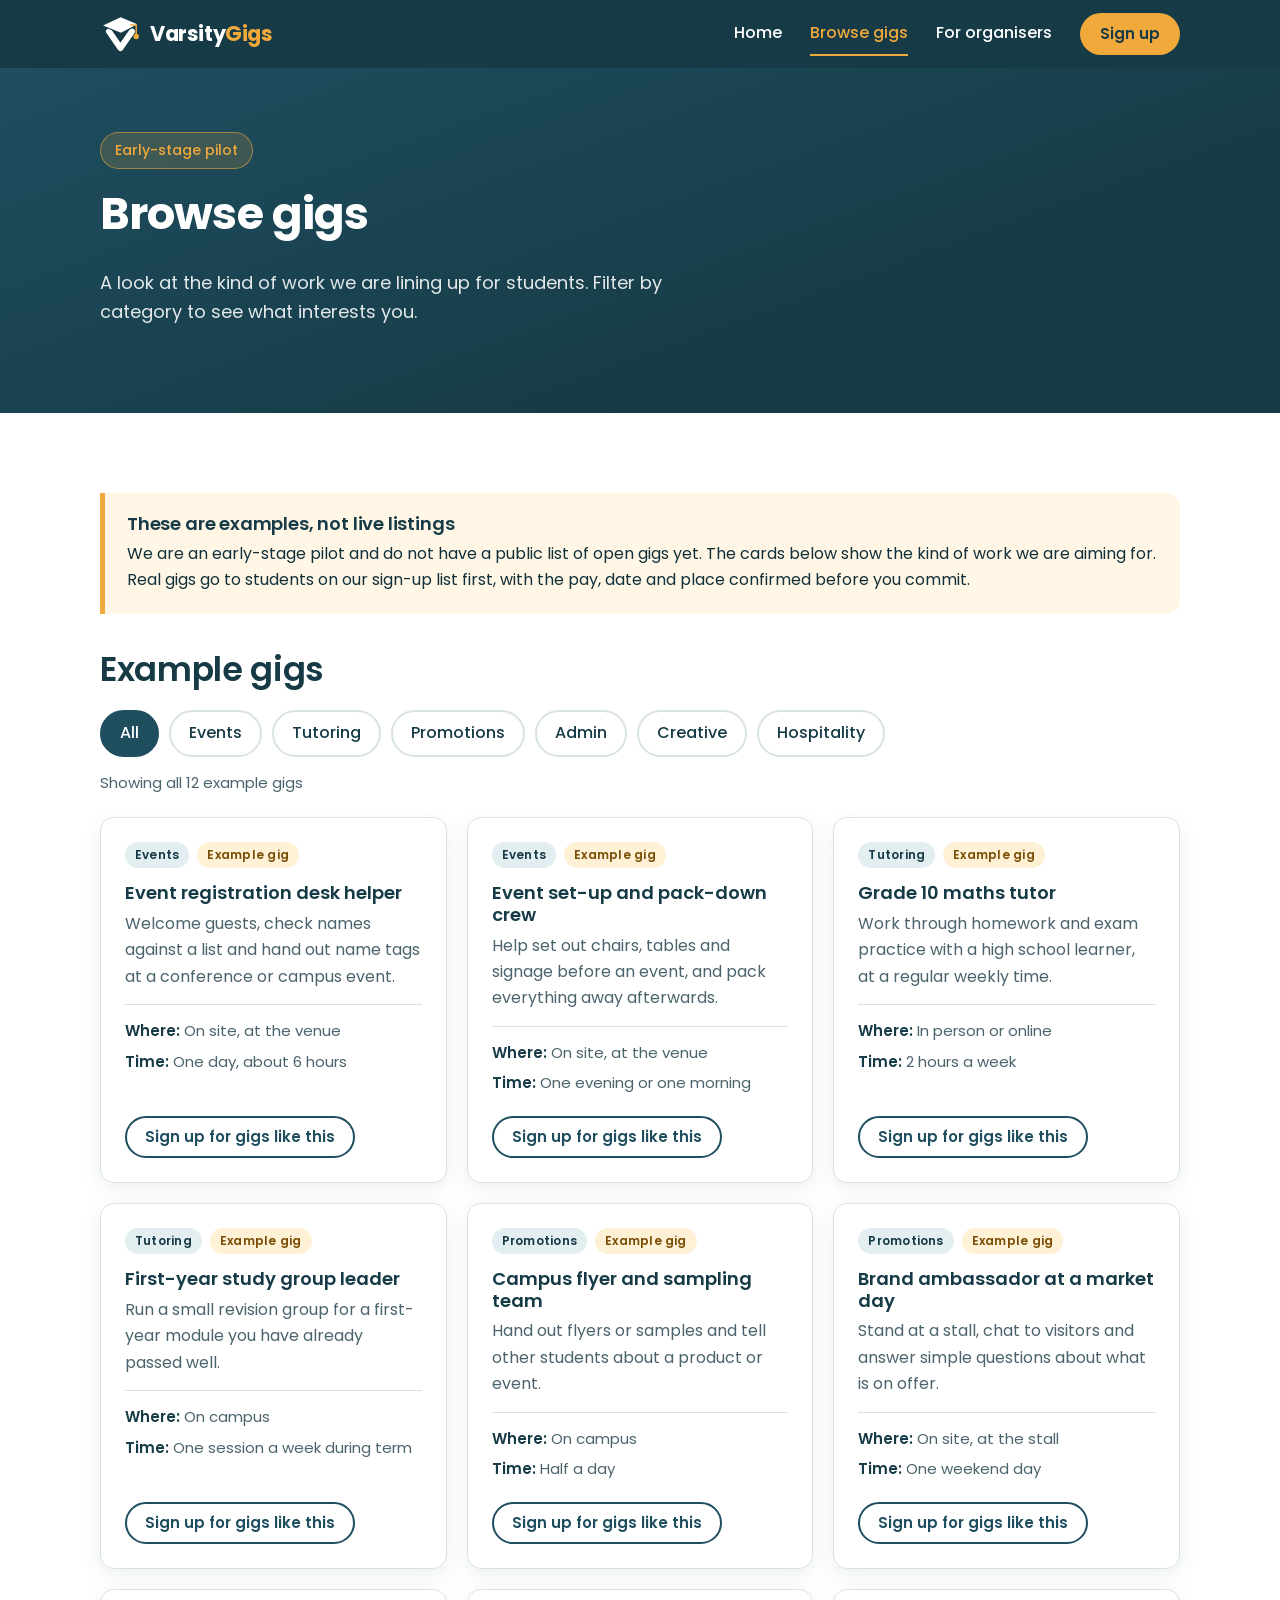
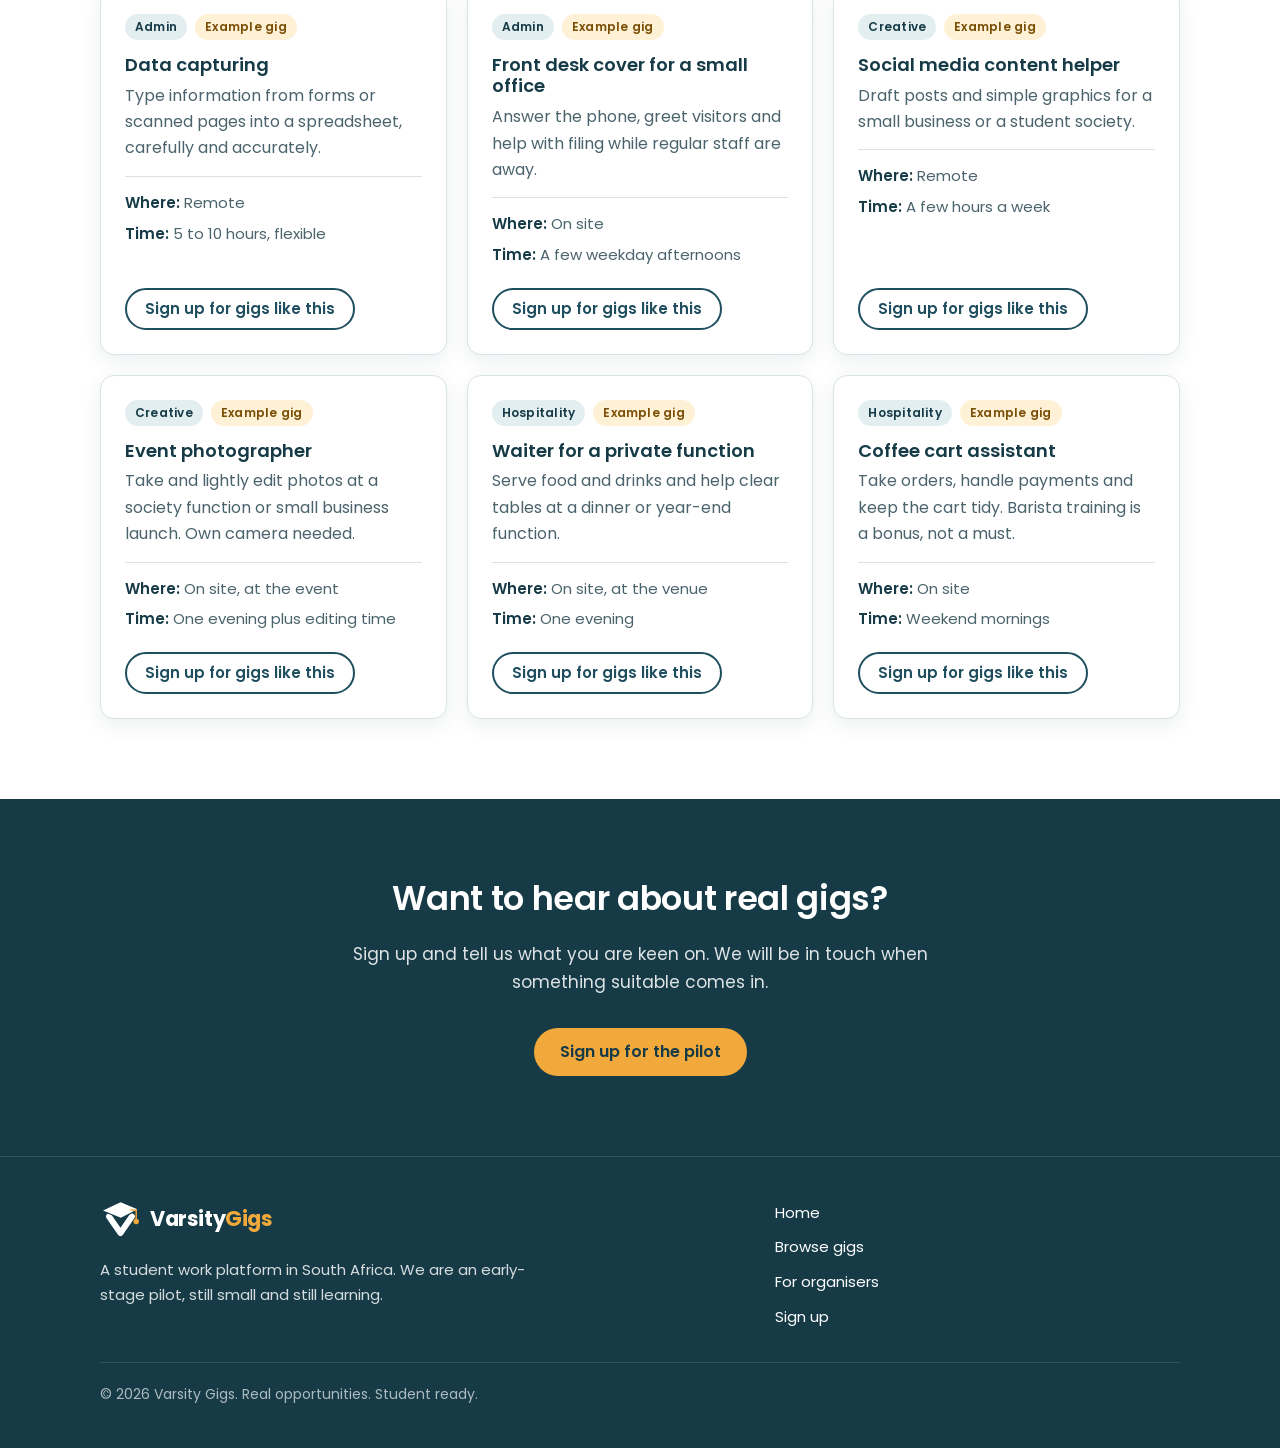
==== gigs.html @ c04cef0a "Build Varsity Gigs pilot website Three-page static site (Home, Browse gigs with category filters, Fo" ====
<!DOCTYPE html>
<html lang="en-ZA">
<head>
  <meta charset="utf-8">
  <meta name="viewport" content="width=device-width, initial-scale=1">
  <title>Browse gigs | Varsity Gigs</title>
  <meta name="description" content="See examples of the kind of student work Varsity Gigs is piloting in South Africa: events, tutoring, promotions, admin, creative and hospitality.">
  <meta name="theme-color" content="#163B47">
  <meta property="og:title" content="Browse gigs | Varsity Gigs">
  <meta property="og:description" content="Examples of the kind of student work we are piloting in South Africa.">
  <meta property="og:image" content="assets/logo-full.webp">
  <link rel="icon" type="image/png" href="assets/favicon.png">
  <link rel="preconnect" href="https://fonts.googleapis.com">
  <link rel="preconnect" href="https://fonts.gstatic.com" crossorigin>
  <link href="https://fonts.googleapis.com/css2?family=Poppins:wght@400;500;600;700&display=swap" rel="stylesheet">
  <link rel="stylesheet" href="css/styles.css">
</head>
<body>
  <a class="skip-link" href="#main">Skip to content</a>

  <header class="site-header">
    <div class="wrap header-inner">
      <a class="brand" href="index.html" aria-label="Varsity Gigs home">
        <img src="assets/logo-mark.svg" alt="" width="40" height="36">
        <span>Varsity<span>Gigs</span></span>
      </a>
      <button class="nav-toggle" type="button" aria-expanded="false" aria-controls="site-nav">
        <span class="nav-toggle-bars" aria-hidden="true"></span>
        Menu
      </button>
      <nav class="site-nav" id="site-nav" aria-label="Main">
        <ul>
          <li><a href="index.html">Home</a></li>
          <li><a href="gigs.html" aria-current="page">Browse gigs</a></li>
          <li><a href="organisers.html">For organisers</a></li>
        </ul>
        <a class="btn btn-primary btn-small" href="https://tally.so/r/q54a08" target="_blank" rel="noopener">Sign up</a>
      </nav>
    </div>
  </header>

  <main id="main">
    <section class="hero page-hero">
      <div class="wrap">
        <span class="pill">Early-stage pilot</span>
        <h1>Browse gigs</h1>
        <p class="lead">A look at the kind of work we are lining up for students. Filter by category to see what interests you.</p>
      </div>
    </section>

    <section class="section" aria-labelledby="gigs-heading">
      <div class="wrap">
        <div class="notice" style="margin-bottom: 36px;">
          <h2>These are examples, not live listings</h2>
          <p>We are an early-stage pilot and do not have a public list of open gigs yet. The cards below show the kind of work we are aiming for. Real gigs go to students on our sign-up list first, with the pay, date and place confirmed before you commit.</p>
        </div>

        <h2 id="gigs-heading">Example gigs</h2>
        <div class="filters" id="gig-filters" role="group" aria-label="Filter gigs by category"></div>
        <p class="result-count" id="gig-count" aria-live="polite"></p>
        <div class="grid grid-3" id="gig-list"></div>
        <noscript>
          <p class="empty-state">Turn on JavaScript to see and filter the example gigs. You can still <a href="https://tally.so/r/q54a08">sign up for the pilot</a>.</p>
        </noscript>
      </div>
    </section>

    <section class="section section-dark cta" aria-labelledby="cta-heading">
      <div class="wrap">
        <div class="section-head">
          <h2 id="cta-heading">Want to hear about real gigs?</h2>
          <p>Sign up and tell us what you are keen on. We will be in touch when something suitable comes in.</p>
        </div>
        <div class="actions">
          <a class="btn btn-primary" href="https://tally.so/r/q54a08" target="_blank" rel="noopener">Sign up for the pilot</a>
        </div>
      </div>
    </section>
  </main>

  <footer class="site-footer has-rule">
    <div class="wrap">
      <div class="footer-grid">
        <div>
          <a class="brand" href="index.html" aria-label="Varsity Gigs home">
            <img src="assets/logo-mark.svg" alt="" width="40" height="36">
            <span>Varsity<span>Gigs</span></span>
          </a>
          <p>A student work platform in South Africa. We are an early-stage pilot, still small and still learning.</p>
        </div>
        <ul class="footer-links">
          <li><a href="index.html">Home</a></li>
          <li><a href="gigs.html">Browse gigs</a></li>
          <li><a href="organisers.html">For organisers</a></li>
          <li><a href="https://tally.so/r/q54a08" target="_blank" rel="noopener">Sign up</a></li>
        </ul>
      </div>
      <p class="footer-bottom">&copy; <span id="year">2026</span> Varsity Gigs. Real opportunities. Student ready.</p>
    </div>
  </footer>

  <script src="js/main.js"></script>
  <script src="js/gigs.js"></script>
</body>
</html>
---- css/styles.css ----
/* Varsity Gigs — shared styles */

:root {
  --teal: #1F4E5F;
  --teal-dark: #163B47;
  --amber: #F2A93B;
  --amber-dark: #E0962A;
  --white: #ffffff;
  --mist: #F3F7F8;
  --line: #D9E3E6;
  --ink: #12303A;
  --ink-soft: #4A636C;
  --radius: 14px;
  --wrap: 1120px;
  --shadow: 0 6px 20px rgba(22, 59, 71, 0.08);
}

*,
*::before,
*::after { box-sizing: border-box; }

html { scroll-behavior: smooth; }

body {
  margin: 0;
  font-family: "Poppins", system-ui, -apple-system, "Segoe UI", Roboto, sans-serif;
  font-size: 1rem;
  line-height: 1.65;
  color: var(--ink);
  background: var(--white);
  -webkit-font-smoothing: antialiased;
}

img, svg { max-width: 100%; height: auto; display: block; }

h1, h2, h3 { line-height: 1.2; margin: 0 0 0.6em; color: var(--teal-dark); }
h1 { font-size: clamp(2rem, 5.5vw, 3.4rem); font-weight: 700; letter-spacing: -0.02em; }
h2 { font-size: clamp(1.5rem, 3.5vw, 2.1rem); font-weight: 600; letter-spacing: -0.01em; }
h3 { font-size: 1.125rem; font-weight: 600; }
p { margin: 0 0 1em; }
a { color: var(--teal); }

:focus-visible {
  outline: 3px solid var(--amber);
  outline-offset: 3px;
  border-radius: 4px;
}

.wrap {
  width: 100%;
  max-width: var(--wrap);
  margin: 0 auto;
  padding: 0 20px;
}

.skip-link {
  position: absolute;
  left: 12px;
  top: -60px;
  z-index: 100;
  background: var(--amber);
  color: var(--teal-dark);
  font-weight: 600;
  padding: 10px 16px;
  border-radius: 8px;
  text-decoration: none;
}
.skip-link:focus { top: 12px; }

/* Buttons */

.btn {
  display: inline-flex;
  align-items: center;
  justify-content: center;
  gap: 8px;
  min-height: 48px;
  padding: 12px 24px;
  border: 2px solid transparent;
  border-radius: 999px;
  font: inherit;
  font-weight: 600;
  line-height: 1.2;
  text-decoration: none;
  text-align: center;
  cursor: pointer;
  transition: background-color 0.15s ease, color 0.15s ease, border-color 0.15s ease, transform 0.15s ease;
}
.btn:hover { transform: translateY(-1px); }

.btn-primary { background: var(--amber); color: var(--teal-dark); }
.btn-primary:hover { background: var(--amber-dark); }

.btn-ghost { border-color: rgba(255, 255, 255, 0.55); color: var(--white); }
.btn-ghost:hover { border-color: var(--white); background: rgba(255, 255, 255, 0.08); }

.btn-outline { border-color: var(--teal); color: var(--teal); background: transparent; }
.btn-outline:hover { background: var(--teal); color: var(--white); }

.btn-small { min-height: 42px; padding: 8px 18px; font-size: 0.9375rem; }

/* Header */

.site-header {
  position: sticky;
  top: 0;
  z-index: 50;
  background: var(--teal-dark);
  color: var(--white);
}

.header-inner {
  display: flex;
  align-items: center;
  justify-content: space-between;
  gap: 16px;
  min-height: 68px;
}

.brand {
  display: inline-flex;
  align-items: center;
  gap: 10px;
  color: var(--white);
  text-decoration: none;
  font-weight: 700;
  font-size: 1.3rem;
  letter-spacing: -0.02em;
}
.brand img { width: 40px; height: 36px; }
.brand span span { color: var(--amber); }

.nav-toggle {
  display: inline-flex;
  align-items: center;
  gap: 8px;
  min-height: 44px;
  padding: 8px 14px;
  background: transparent;
  border: 2px solid rgba(255, 255, 255, 0.4);
  border-radius: 999px;
  color: var(--white);
  font: inherit;
  font-weight: 500;
  cursor: pointer;
}
.nav-toggle-bars,
.nav-toggle-bars::before,
.nav-toggle-bars::after {
  display: block;
  width: 18px;
  height: 2px;
  background: currentColor;
  border-radius: 2px;
}
.nav-toggle-bars { position: relative; }
.nav-toggle-bars::before,
.nav-toggle-bars::after { content: ""; position: absolute; left: 0; }
.nav-toggle-bars::before { top: -6px; }
.nav-toggle-bars::after { top: 6px; }

.site-nav {
  display: none;
  position: absolute;
  left: 0;
  right: 0;
  top: 100%;
  background: var(--teal-dark);
  border-top: 1px solid rgba(255, 255, 255, 0.12);
  padding: 12px 20px 24px;
  box-shadow: 0 16px 24px rgba(0, 0, 0, 0.18);
}
.site-nav.is-open { display: block; }

.site-nav ul {
  list-style: none;
  margin: 0 0 16px;
  padding: 0;
}
.site-nav li a {
  display: block;
  padding: 12px 4px;
  color: var(--white);
  text-decoration: none;
  font-weight: 500;
  border-bottom: 1px solid rgba(255, 255, 255, 0.1);
}
.site-nav li a[aria-current="page"] { color: var(--amber); }
.site-nav .btn { width: 100%; }

@media (min-width: 860px) {
  .nav-toggle { display: none; }
  .site-nav {
    display: flex;
    align-items: center;
    gap: 28px;
    position: static;
    padding: 0;
    border: 0;
    box-shadow: none;
    background: none;
  }
  .site-nav ul { display: flex; gap: 28px; margin: 0; }
  .site-nav li a {
    padding: 8px 0;
    border-bottom: 2px solid transparent;
  }
  .site-nav li a:hover { border-bottom-color: rgba(255, 255, 255, 0.5); }
  .site-nav li a[aria-current="page"] { border-bottom-color: var(--amber); }
  .site-nav .btn { width: auto; }
}

/* Hero */

.hero {
  background: linear-gradient(160deg, var(--teal) 0%, var(--teal-dark) 70%);
  color: var(--white);
  padding: 56px 0 64px;
}
.hero h1 { color: var(--white); }
.hero h1 em { font-style: normal; color: var(--amber); }
.hero .lead { font-size: 1.125rem; color: rgba(255, 255, 255, 0.88); max-width: 34em; }

.hero-grid { display: grid; gap: 36px; align-items: center; }
.hero-logo {
  width: min(100%, 380px);
  margin: 0 auto;
  border-radius: 24px;
  box-shadow: 0 20px 50px rgba(0, 0, 0, 0.3);
}

.pill {
  display: inline-block;
  margin-bottom: 18px;
  padding: 6px 14px;
  border-radius: 999px;
  background: rgba(242, 169, 59, 0.16);
  border: 1px solid rgba(242, 169, 59, 0.55);
  color: var(--amber);
  font-size: 0.875rem;
  font-weight: 500;
}

.actions { display: flex; flex-wrap: wrap; gap: 12px; margin-top: 24px; }

.page-hero { padding: 48px 0 52px; }
.page-hero h1 { font-size: clamp(1.9rem, 5vw, 2.8rem); }

@media (min-width: 860px) {
  .hero { padding: 84px 0 92px; }
  .hero-grid { grid-template-columns: 1.15fr 0.85fr; gap: 56px; }
  .page-hero { padding: 64px 0 68px; }
}

/* Sections */

.section { padding: 56px 0; }
.section-mist { background: var(--mist); }
.section-dark { background: var(--teal-dark); color: var(--white); }
.section-dark h2 { color: var(--white); }
.section-dark p { color: rgba(255, 255, 255, 0.86); }

.section-head { max-width: 40em; margin-bottom: 32px; }
.section-head p { color: var(--ink-soft); font-size: 1.0625rem; }
.eyebrow {
  display: block;
  margin-bottom: 8px;
  color: var(--teal);
  font-size: 0.8125rem;
  font-weight: 600;
  letter-spacing: 0.08em;
  text-transform: uppercase;
}
.section-dark .eyebrow { color: var(--amber); }

@media (min-width: 860px) {
  .section { padding: 80px 0; }
}

.grid { display: grid; gap: 20px; }
@media (min-width: 640px) {
  .grid-2, .grid-3 { grid-template-columns: repeat(2, 1fr); }
}
@media (min-width: 960px) {
  .grid-3 { grid-template-columns: repeat(3, 1fr); }
}

.card {
  background: var(--white);
  border: 1px solid var(--line);
  border-radius: var(--radius);
  padding: 24px;
  box-shadow: var(--shadow);
}
.card p { color: var(--ink-soft); margin-bottom: 0; }

.step-num {
  display: inline-flex;
  align-items: center;
  justify-content: center;
  width: 40px;
  height: 40px;
  margin-bottom: 14px;
  border-radius: 50%;
  background: var(--amber);
  color: var(--teal-dark);
  font-weight: 700;
}

a.card-link {
  display: block;
  color: inherit;
  text-decoration: none;
  transition: border-color 0.15s ease, transform 0.15s ease;
}
a.card-link:hover { border-color: var(--teal); transform: translateY(-2px); }
a.card-link .more { display: inline-block; margin-top: 12px; color: var(--teal); font-weight: 600; font-size: 0.9375rem; }

/* Pilot notice */

.notice {
  border-left: 5px solid var(--amber);
  background: #FFF6E5;
  border-radius: 0 var(--radius) var(--radius) 0;
  padding: 20px 22px;
}
.notice h2, .notice h3 { font-size: 1.125rem; margin-bottom: 0.35em; }
.notice p { margin: 0; color: var(--ink); }

.plain-list { list-style: none; margin: 0; padding: 0; display: grid; gap: 14px; }
.plain-list li {
  position: relative;
  padding-left: 30px;
}
.plain-list li::before {
  content: "";
  position: absolute;
  left: 4px;
  top: 0.55em;
  width: 10px;
  height: 10px;
  border-radius: 50%;
  background: var(--amber);
}
.plain-list strong { color: var(--teal-dark); }
.section-dark .plain-list strong { color: var(--white); }

.split { display: grid; gap: 32px; align-items: start; }
@media (min-width: 860px) {
  .split { grid-template-columns: 1fr 1fr; gap: 56px; }
}

.cta { text-align: center; }
.cta .section-head { margin-left: auto; margin-right: auto; }
.cta .section-head p { color: rgba(255, 255, 255, 0.86); }
.cta .actions { justify-content: center; }

/* Gig filters and cards */

.filters {
  display: flex;
  flex-wrap: wrap;
  gap: 10px;
  margin: 0 0 14px;
}
.filter-btn {
  min-height: 44px;
  padding: 8px 18px;
  border: 2px solid var(--line);
  border-radius: 999px;
  background: var(--white);
  color: var(--teal-dark);
  font: inherit;
  font-weight: 500;
  cursor: pointer;
  transition: background-color 0.15s ease, border-color 0.15s ease, color 0.15s ease;
}
.filter-btn:hover { border-color: var(--teal); }
.filter-btn[aria-pressed="true"] {
  background: var(--teal);
  border-color: var(--teal);
  color: var(--white);
}

.result-count { color: var(--ink-soft); font-size: 0.9375rem; margin-bottom: 22px; }

.gig-card { display: flex; flex-direction: column; }
.gig-card h3 { margin-bottom: 0.4em; }
.gig-tags { display: flex; flex-wrap: wrap; gap: 8px; margin-bottom: 14px; }
.tag {
  display: inline-block;
  padding: 3px 10px;
  border-radius: 999px;
  font-size: 0.75rem;
  font-weight: 600;
  letter-spacing: 0.02em;
}
.tag-category { background: #E3EEF1; color: var(--teal-dark); }
.tag-example { background: #FFF1D6; color: #7A4E05; }

.gig-meta {
  list-style: none;
  margin: 14px 0 20px;
  padding: 14px 0 0;
  border-top: 1px solid var(--line);
  display: grid;
  gap: 6px;
  font-size: 0.9375rem;
  color: var(--ink-soft);
}
.gig-meta strong { color: var(--teal-dark); font-weight: 600; }
.gig-card .btn { margin-top: auto; align-self: flex-start; }

.empty-state {
  grid-column: 1 / -1;
  text-align: center;
  padding: 40px 20px;
  border: 2px dashed var(--line);
  border-radius: var(--radius);
  color: var(--ink-soft);
}

/* Footer */

.site-footer {
  background: var(--teal-dark);
  color: rgba(255, 255, 255, 0.82);
  padding: 44px 0 28px;
  font-size: 0.9375rem;
}
.site-footer.has-rule { border-top: 1px solid rgba(255, 255, 255, 0.12); }
.footer-grid { display: grid; gap: 28px; }
.footer-grid p { max-width: 30em; margin: 14px 0 0; }
.footer-links { list-style: none; margin: 0; padding: 0; display: grid; gap: 10px; }
.footer-links a { color: var(--white); text-decoration: none; }
.footer-links a:hover { text-decoration: underline; }
.footer-bottom {
  margin-top: 32px;
  padding-top: 20px;
  border-top: 1px solid rgba(255, 255, 255, 0.12);
  font-size: 0.875rem;
  color: rgba(255, 255, 255, 0.65);
}
@media (min-width: 720px) {
  .footer-grid { grid-template-columns: 1.6fr 1fr; }
}

@media (prefers-reduced-motion: reduce) {
  html { scroll-behavior: auto; }
  *, *::before, *::after { transition: none !important; }
}
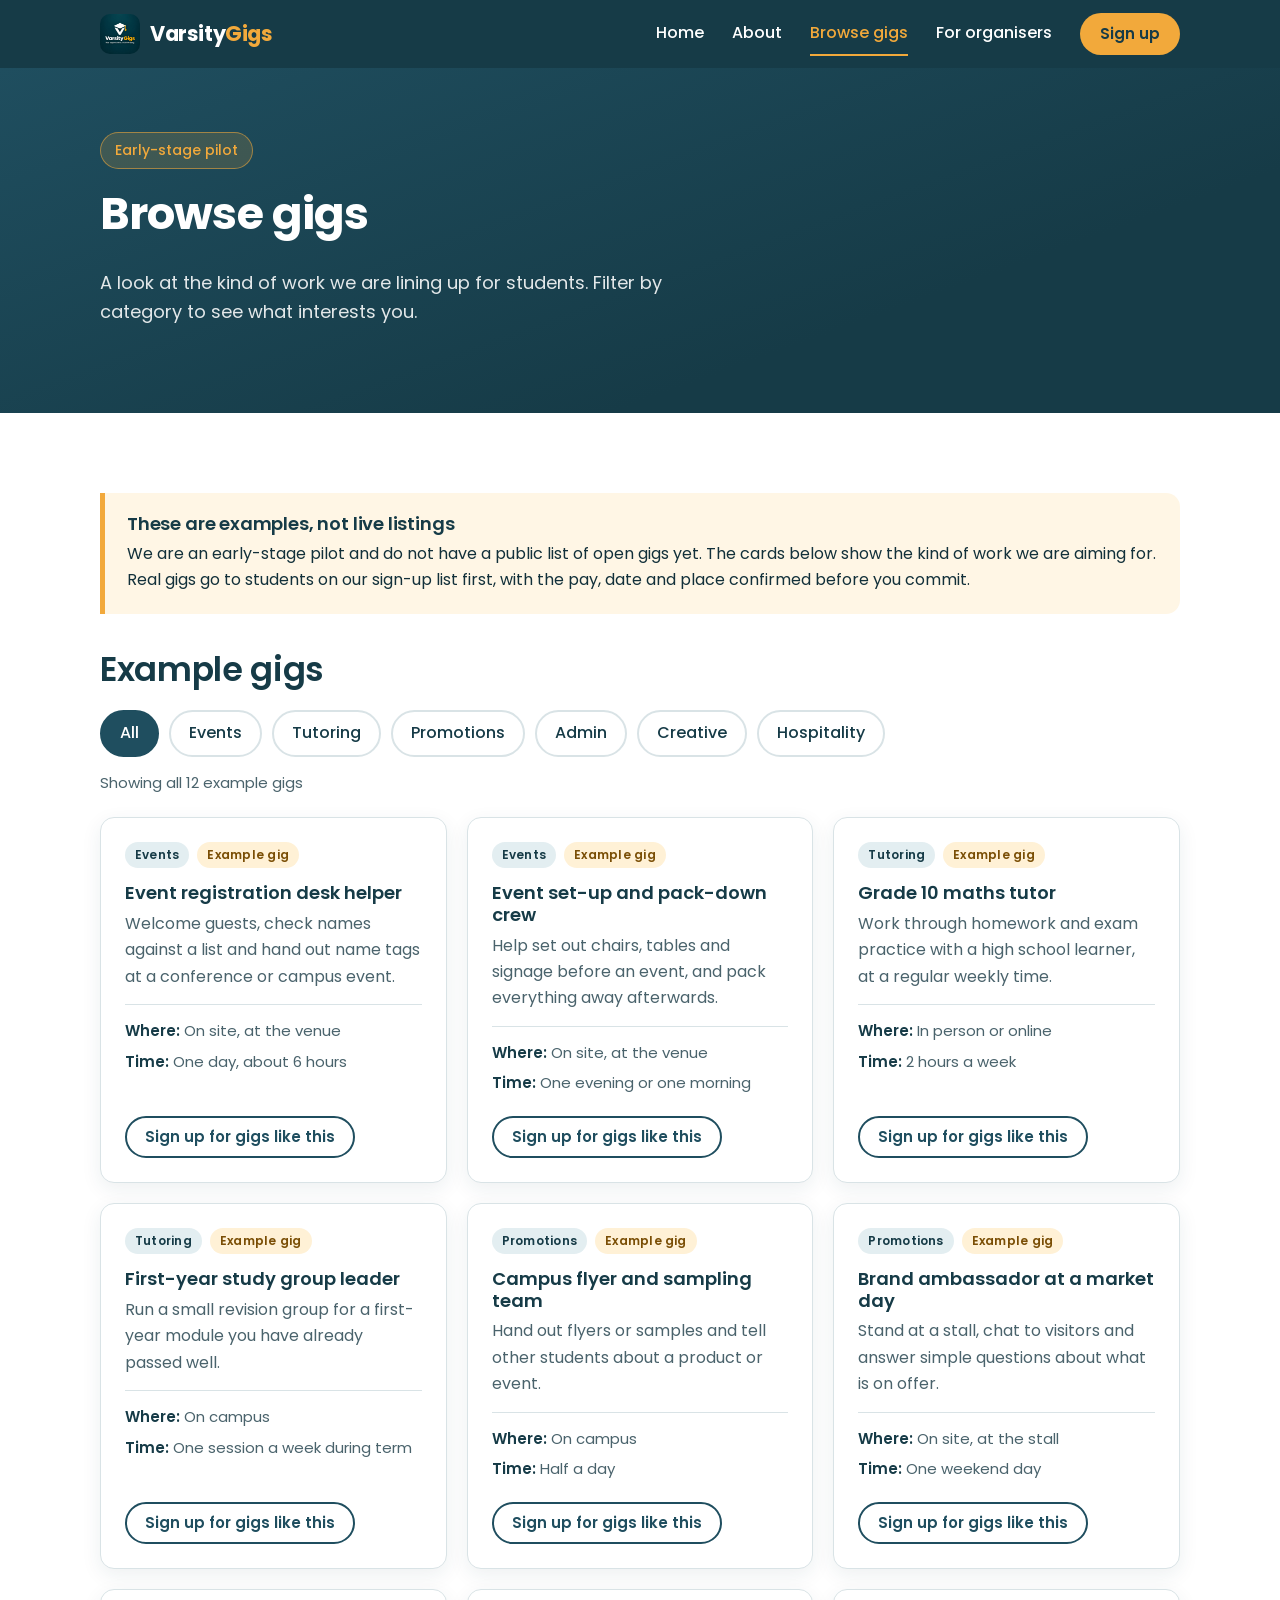
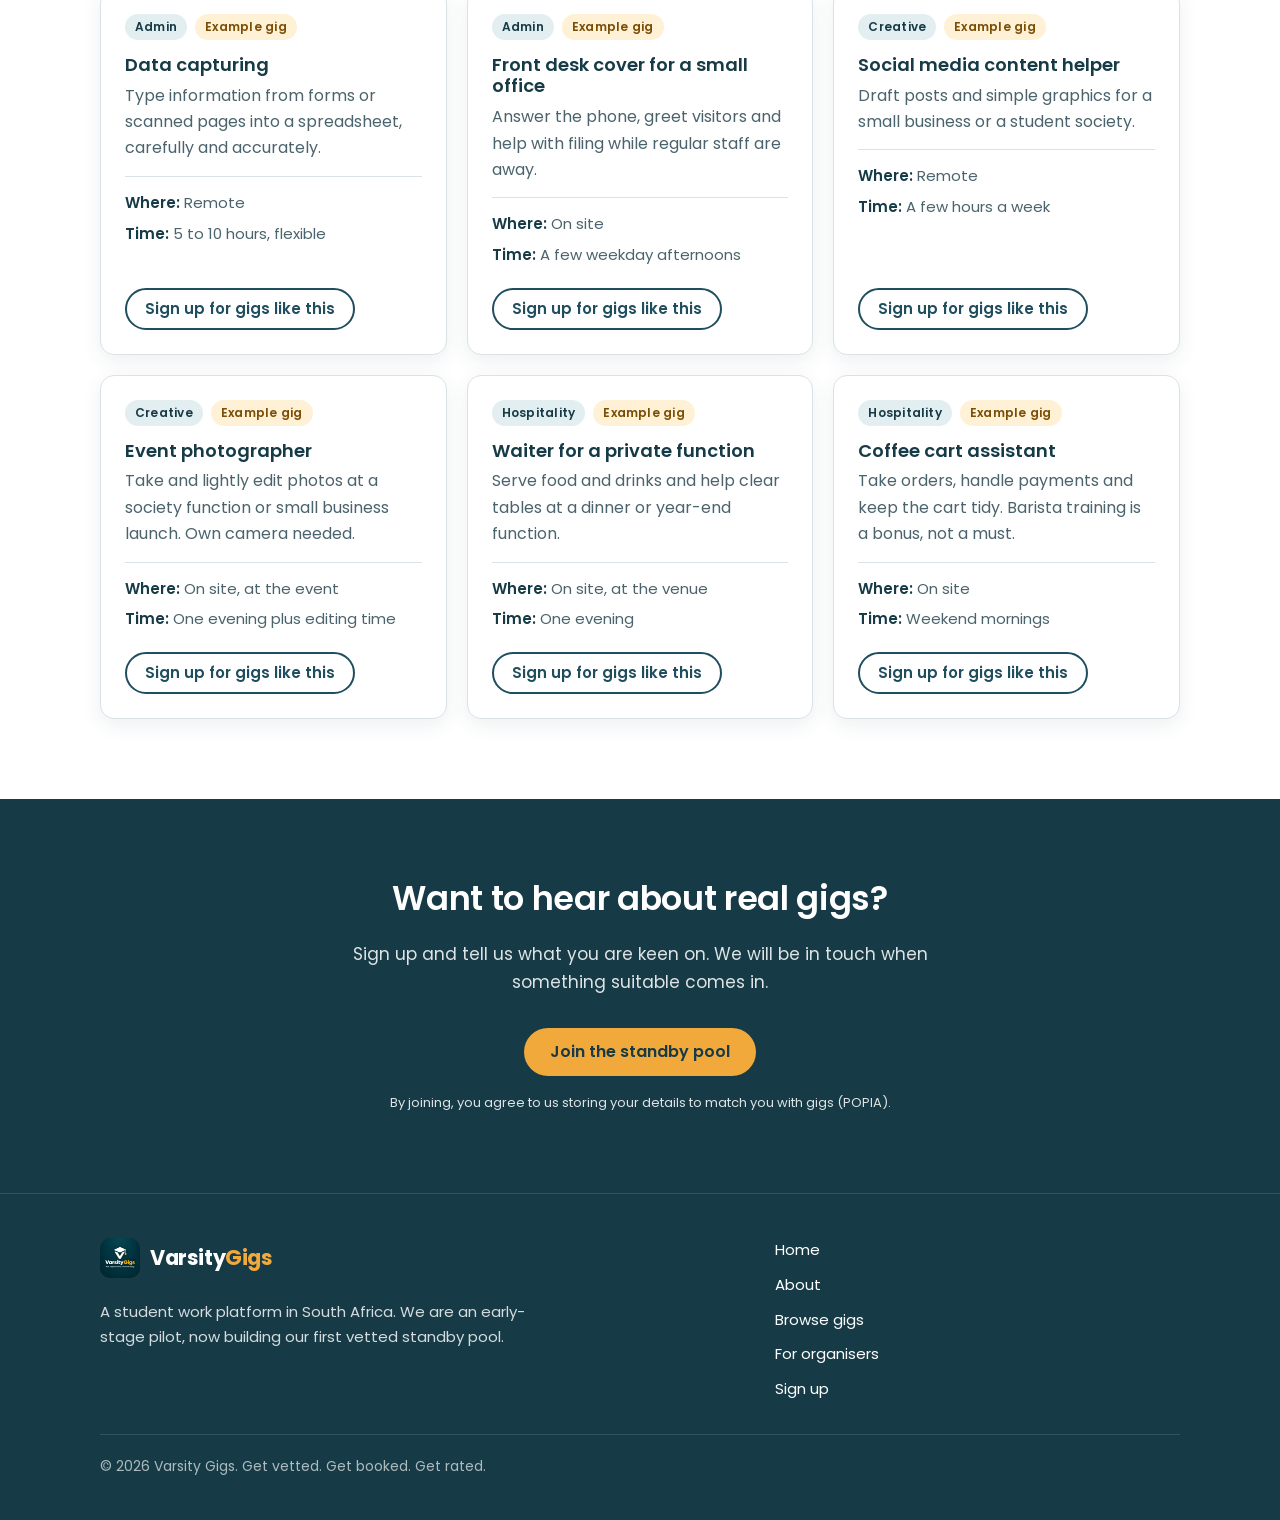
==== commit 178552c2: "Add About page and home About section from ABOUT.md Adds ABOUT.md as the copy source of truth and CL" ====
--- a/gigs.html
+++ b/gigs.html
@@ -21,7 +21,7 @@
   <header class="site-header">
     <div class="wrap header-inner">
       <a class="brand" href="index.html" aria-label="Varsity Gigs home">
-        <img src="assets/logo-mark.svg" alt="" width="40" height="36">
+        <img src="assets/logo-full.webp" alt="" width="40" height="40">
         <span>Varsity<span>Gigs</span></span>
       </a>
       <button class="nav-toggle" type="button" aria-expanded="false" aria-controls="site-nav">
@@ -31,6 +31,7 @@
       <nav class="site-nav" id="site-nav" aria-label="Main">
         <ul>
           <li><a href="index.html">Home</a></li>
+          <li><a href="about.html">About</a></li>
           <li><a href="gigs.html" aria-current="page">Browse gigs</a></li>
           <li><a href="organisers.html">For organisers</a></li>
         </ul>
@@ -72,8 +73,9 @@
           <p>Sign up and tell us what you are keen on. We will be in touch when something suitable comes in.</p>
         </div>
         <div class="actions">
-          <a class="btn btn-primary" href="https://tally.so/r/q54a08" target="_blank" rel="noopener">Sign up for the pilot</a>
+          <a class="btn btn-primary" href="https://tally.so/r/q54a08" target="_blank" rel="noopener">Join the standby pool</a>
         </div>
+        <p class="consent">By joining, you agree to us storing your details to match you with gigs (POPIA).</p>
       </div>
     </section>
   </main>
@@ -83,19 +85,20 @@
       <div class="footer-grid">
         <div>
           <a class="brand" href="index.html" aria-label="Varsity Gigs home">
-            <img src="assets/logo-mark.svg" alt="" width="40" height="36">
+            <img src="assets/logo-full.webp" alt="" width="40" height="40">
             <span>Varsity<span>Gigs</span></span>
           </a>
-          <p>A student work platform in South Africa. We are an early-stage pilot, still small and still learning.</p>
+          <p>A student work platform in South Africa. We are an early-stage pilot, now building our first vetted standby pool.</p>
         </div>
         <ul class="footer-links">
           <li><a href="index.html">Home</a></li>
+          <li><a href="about.html">About</a></li>
           <li><a href="gigs.html">Browse gigs</a></li>
           <li><a href="organisers.html">For organisers</a></li>
           <li><a href="https://tally.so/r/q54a08" target="_blank" rel="noopener">Sign up</a></li>
         </ul>
       </div>
-      <p class="footer-bottom">&copy; <span id="year">2026</span> Varsity Gigs. Real opportunities. Student ready.</p>
+      <p class="footer-bottom">&copy; <span id="year">2026</span> Varsity Gigs. Get vetted. Get booked. Get rated.</p>
     </div>
   </footer>
 
--- a/css/styles.css
+++ b/css/styles.css
@@ -127,7 +127,7 @@
   font-size: 1.3rem;
   letter-spacing: -0.02em;
 }
-.brand img { width: 40px; height: 36px; }
+.brand img { width: 40px; height: 40px; border-radius: 10px; }
 .brand span span { color: var(--amber); }
 
 .nav-toggle {
@@ -355,6 +355,33 @@
 .cta .section-head p { color: rgba(255, 255, 255, 0.86); }
 .cta .actions { justify-content: center; }
 
+.consent { margin: 16px 0 0; font-size: 0.8125rem; color: rgba(255, 255, 255, 0.72); }
+
+.steps { list-style: none; margin: 0; padding: 0; display: grid; gap: 22px; }
+.steps li { display: flex; gap: 16px; align-items: flex-start; }
+.steps .step-num { flex: none; margin-bottom: 0; }
+.steps h3 { margin-bottom: 0.2em; }
+.steps p { margin: 0; color: var(--ink-soft); }
+
+@media (min-width: 860px) {
+  .promise-list { grid-template-columns: 1fr 1fr; column-gap: 48px; }
+}
+
+.faq { max-width: 46em; display: grid; gap: 12px; }
+.faq details {
+  border: 1px solid var(--line);
+  border-radius: var(--radius);
+  background: var(--white);
+  padding: 0 20px;
+}
+.faq summary {
+  padding: 16px 0;
+  font-weight: 600;
+  color: var(--teal-dark);
+  cursor: pointer;
+}
+.faq details p { margin: 0 0 18px; color: var(--ink-soft); }
+
 /* Gig filters and cards */
 
 .filters {
